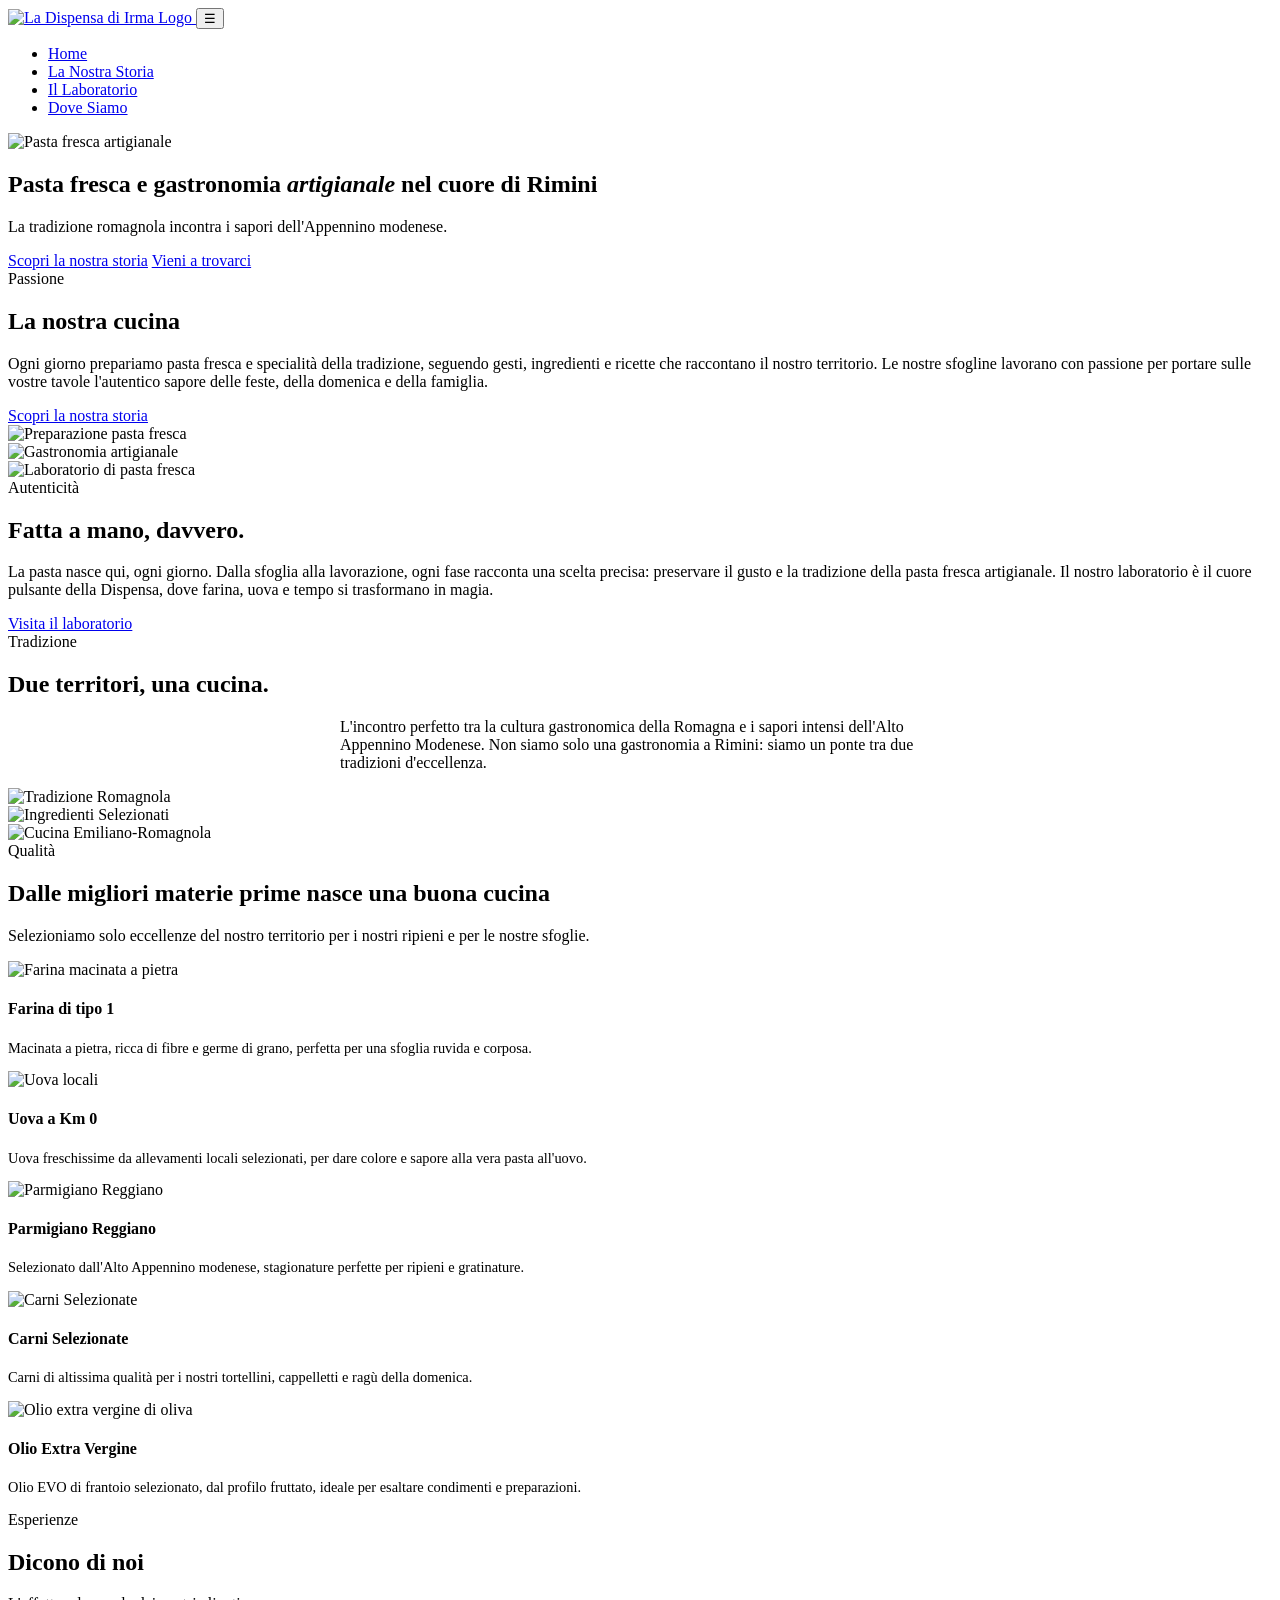
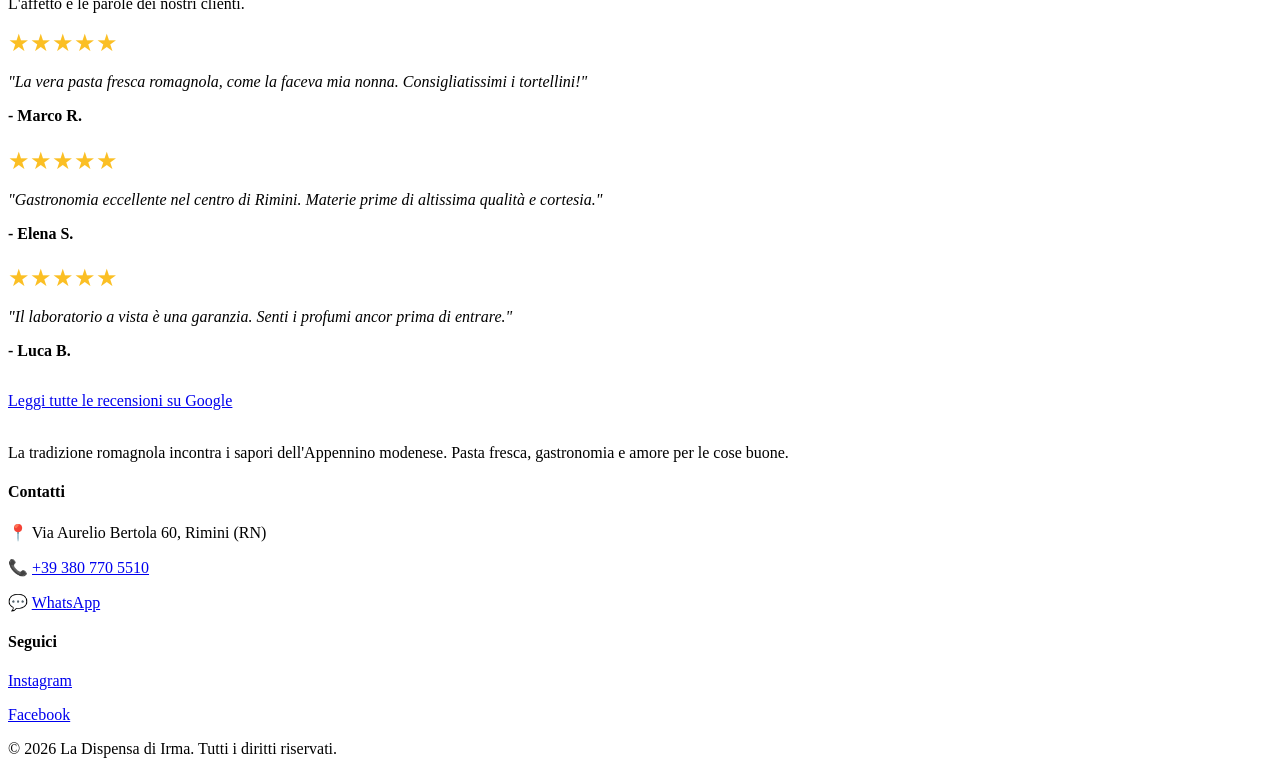
==== y/index.html @ 23fb599c "fix changes" ====
<!doctype html>
<html lang="it">
  <head>
    <meta charset="utf-8" />
    <meta
      name="viewport"
      content="width=device-width, initial-scale=1, shrink-to-fit=no"
    />

    <!-- SEO Meta Tags -->
    <title>La Dispensa di Irma | Pasta Fresca e Gastronomia a Rimini</title>
    <meta
      name="description"
      content="La Dispensa di Irma: pasta fresca artigianale e gastronomia nel cuore di Rimini. Scopri come la tradizione romagnola incontra i sapori dell'Appennino modenese."
    />
    <meta
      name="keywords"
      content="pasta fresca Rimini, gastronomia Rimini, pasta fresca artigianale Rimini, cucina romagnola Rimini"
    />

    <!-- Hreflang for internationalization -->
    <link
      rel="alternate"
      hreflang="it"
      href="https://www.ladispensadiirma.it/"
    />
    <link
      rel="alternate"
      hreflang="en"
      href="https://www.ladispensadiirma.it/en/"
    />
    <link rel="canonical" href="https://www.ladispensadiirma.it/" />

    <!-- Open Graph for Social -->
    <meta
      property="og:title"
      content="La Dispensa di Irma | Pasta Fresca a Rimini"
    />
    <meta
      property="og:description"
      content="Gastronomia artigianale nel centro storico di Rimini. La tradizione romagnola incontra l'Appennino."
    />
    <meta property="og:image" content="assets/images/Sfondo3.jpg" />
    <meta property="og:type" content="website" />

    <!-- CSS -->
    <link rel="stylesheet" href="assets/css/style.css" />

    <!-- LocalBusiness Schema.org JSON-LD -->
    <script type="application/ld+json">
      {
        "@context": "https://schema.org",
        "@type": "LocalBusiness",
        "name": "La Dispensa di Irma",
        "image": "assets/images/logo.png",
        "description": "Pasta fresca artigianale e gastronomia nel cuore di Rimini.",
        "@id": "https://www.ladispensadiirma.it",
        "url": "https://www.ladispensadiirma.it",
        "telephone": "+390000000000",
        "address": {
          "@type": "PostalAddress",
          "streetAddress": "Via Aurelio Bertola 60",
          "addressLocality": "Rimini",
          "postalCode": "47921",
          "addressCountry": "IT"
        }
      }
    </script>
  </head>

  <body>
    <!-- Header & Navigation -->
    <header>
      <div class="header-container">
        <a href="index.html" class="logo">
          <img src="assets/images/logo.png" alt="La Dispensa di Irma Logo" />
        </a>

        <button
          class="mobile-menu-btn"
          aria-label="Menu"
          onclick="
            document.getElementById('nav-menu').classList.toggle('active')
          "
        >
          ☰
        </button>

        <nav>
          <ul class="nav-links" id="nav-menu">
            <li><a href="index.html" class="active">Home</a></li>
            <li><a href="la-nostra-storia.html">La Nostra Storia</a></li>
            <li><a href="il-laboratorio.html">Il Laboratorio</a></li>
            <li><a href="dove-siamo.html">Dove Siamo</a></li>
          </ul>
        </nav>
      </div>
    </header>

    <!-- Hero Section -->
    <section class="hero">
      <img
        src="assets/images/Sfondo.jpg"
        alt="Pasta fresca artigianale"
        class="hero-bg"
        loading="lazy"
      />
      <div class="hero-content reveal">
        <h1>
          Pasta fresca e gastronomia <i>artigianale</i> nel cuore di Rimini
        </h1>
        <p>
          La tradizione romagnola incontra i sapori dell'Appennino modenese.
        </p>
        <div class="hero-btns">
          <a href="la-nostra-storia.html" class="btn"
            >Scopri la nostra storia</a
          >
          <a href="dove-siamo.html" class="btn btn-white">Vieni a trovarci</a>
        </div>
      </div>
    </section>

    <!-- La nostra cucina -->
    <section class="section">
      <div class="container grid-2">
        <div>
          <span class="accent-text">Passione</span>
          <h2 class="reveal active">La nostra cucina</h2>
          <p>
            Ogni giorno prepariamo pasta fresca e specialità della tradizione,
            seguendo gesti, ingredienti e ricette che raccontano il nostro
            territorio. Le nostre sfogline lavorano con passione per portare
            sulle vostre tavole l'autentico sapore delle feste, della domenica e
            della famiglia.
          </p>
          <a href="la-nostra-storia.html" class="btn"
            >Scopri la nostra storia</a
          >
        </div>

        <!-- Contenitore immagini affiancate/sfalsate senza sovrapposizione -->
        <div class="cucina-images reveal active">
          <div class="img-wrapper img-main">
            <img
              src="assets/images/tortellini.jpeg"
              alt="Preparazione pasta fresca"
              loading="lazy"
            />
          </div>
          <div class="img-wrapper img-secondary">
            <img
              src="assets/images/interno.jpg"
              alt="Gastronomia artigianale"
              loading="lazy"
            />
          </div>
        </div>
      </div>
    </section>

    <!-- Fatta a mano, davvero (Laboratorio) -->
    <section class="section section-alt">
      <div class="container grid-2">
        <div class="img-wrapper">
          <img
            src="assets/images/cappellacci.jpeg"
            alt="Laboratorio di pasta fresca"
            loading="lazy"
          />
        </div>
        <div>
          <span class="accent-text">Autenticità</span>
          <h2>Fatta a mano, davvero.</h2>
          <p>
            La pasta nasce qui, ogni giorno. Dalla sfoglia alla lavorazione,
            ogni fase racconta una scelta precisa: preservare il gusto e la
            tradizione della pasta fresca artigianale. Il nostro laboratorio è
            il cuore pulsante della Dispensa, dove farina, uova e tempo si
            trasformano in magia.
          </p>
          <a href="il-laboratorio.html" class="btn btn-outline"
            >Visita il laboratorio</a
          >
        </div>
      </div>
    </section>

    <!-- Due territori, una cucina -->
    <section class="section">
      <div class="container text-center mb-3">
        <span class="accent-text">Tradizione</span>
        <h2>Due territori, una cucina.</h2>
        <p style="max-width: 600px; margin-left: auto; margin-right: auto">
          L'incontro perfetto tra la cultura gastronomica della Romagna e i
          sapori intensi dell'Alto Appennino Modenese. Non siamo solo una
          gastronomia a Rimini: siamo un ponte tra due tradizioni d'eccellenza.
        </p>
      </div>
      <div class="container grid-3">
        <div class="img-wrapper">
          <img
            src="assets/images/cappelletto.jpeg"
            alt="Tradizione Romagnola"
            loading="lazy"
          />
        </div>
        <div class="img-wrapper">
          <img
            src="assets/images/quadratino.jpeg"
            alt="Ingredienti Selezionati"
            loading="lazy"
          />
        </div>
        <div class="img-wrapper">
          <img
            src="assets/images/lorda.jpeg"
            alt="Cucina Emiliano-Romagnola"
            loading="lazy"
          />
        </div>
      </div>
    </section>
    <!-- Materie Prime -->
    <section class="section section-alt">
      <div class="container text-center mb-3">
        <span class="accent-text">Qualità</span>
        <h2>Dalle migliori materie prime nasce una buona cucina</h2>
        <p>
          Selezioniamo solo eccellenze del nostro territorio per i nostri
          ripieni e per le nostre sfoglie.
        </p>
      </div>
      <div class="container grid-5-inline">
        <!-- Ingrediente 1 -->
        <div class="feature-card">
          <div class="img-wrapper mb-1">
            <img
              src="assets/images/farinatipo1.jpeg"
              alt="Farina macinata a pietra"
              loading="lazy"
            />
          </div>
          <h4>Farina di tipo 1</h4>
          <p style="font-size: 0.9rem">
            Macinata a pietra, ricca di fibre e germe di grano, perfetta per una
            sfoglia ruvida e corposa.
          </p>
        </div>
        <!-- Ingrediente 2 -->
        <div class="feature-card">
          <div class="img-wrapper mb-1">
            <img
              src="assets/images/uova.jpeg"
              alt="Uova locali"
              loading="lazy"
            />
          </div>
          <h4>Uova a Km 0</h4>
          <p style="font-size: 0.9rem">
            Uova freschissime da allevamenti locali selezionati, per dare colore
            e sapore alla vera pasta all'uovo.
          </p>
        </div>
        <!-- Ingrediente 3 -->
        <div class="feature-card">
          <div class="img-wrapper mb-1">
            <img
              src="assets/images/parmigiano.jpg"
              alt="Parmigiano Reggiano"
              loading="lazy"
            />
          </div>
          <h4>Parmigiano Reggiano</h4>
          <p style="font-size: 0.9rem">
            Selezionato dall'Alto Appennino modenese, stagionature perfette per
            ripieni e gratinature.
          </p>
        </div>
        <!-- Ingrediente 4 -->
        <div class="feature-card">
          <div class="img-wrapper mb-1">
            <img
              src="assets/images/carne.jpg"
              alt="Carni Selezionate"
              loading="lazy"
            />
          </div>
          <h4>Carni Selezionate</h4>
          <p style="font-size: 0.9rem">
            Carni di altissima qualità per i nostri tortellini, cappelletti e
            ragù della domenica.
          </p>
        </div>
        <!-- Ingrediente 5 -->
        <div class="feature-card">
          <div class="img-wrapper mb-1">
            <img
              src="assets/images/olio.jpeg"
              alt="Olio extra vergine di oliva"
              loading="lazy"
            />
          </div>
          <h4>Olio Extra Vergine</h4>
          <p style="font-size: 0.9rem">
            Olio EVO di frantoio selezionato, dal profilo fruttato, ideale per
            esaltare condimenti e preparazioni.
          </p>
        </div>
      </div>
    </section>

    <!-- Dicono di Noi (Recensioni) -->
    <section class="section">
      <div class="container text-center mb-3">
        <span class="accent-text">Esperienze</span>
        <h2>Dicono di noi</h2>
        <p>L'affetto e le parole dei nostri clienti.</p>
      </div>
      <div class="container grid-3">
        <div class="feature-card">
          <div style="color: #fbbf24; font-size: 1.5rem; margin-bottom: 10px">
            ★★★★★
          </div>
          <p>
            <em
              >"La vera pasta fresca romagnola, come la faceva mia nonna.
              Consigliatissimi i tortellini!"</em
            >
          </p>
          <h4 style="font-size: 1rem; margin-top: 15px">- Marco R.</h4>
        </div>
        <div class="feature-card">
          <div style="color: #fbbf24; font-size: 1.5rem; margin-bottom: 10px">
            ★★★★★
          </div>
          <p>
            <em
              >"Gastronomia eccellente nel centro di Rimini. Materie prime di
              altissima qualità e cortesia."</em
            >
          </p>
          <h4 style="font-size: 1rem; margin-top: 15px">- Elena S.</h4>
        </div>
        <div class="feature-card">
          <div style="color: #fbbf24; font-size: 1.5rem; margin-bottom: 10px">
            ★★★★★
          </div>
          <p>
            <em
              >"Il laboratorio a vista è una garanzia. Senti i profumi ancor
              prima di entrare."</em
            >
          </p>
          <h4 style="font-size: 1rem; margin-top: 15px">- Luca B.</h4>
        </div>
      </div>
      <div class="container text-center" style="margin-top: 2rem">
        <a
          href="https://www.google.com/search?sca_esv=cff6aeb69284a7c9&sxsrf=APpeQnu9qpn8IBXXmK2U5pBA6GK_yH-crA:1789206237172&q=la+dispensa+di+irma&si=APenkKm7iecQ4G6P-TsbSMFKIQtv3EFIqRAFw-i8uEbk55Z-_yLl3pSHXvYbTsp5UrJup0kxU-BdzYoH5bk99cB5xiL12-m5Eaf2cWCmQsiOPrelT5ABnxU%3D&uds=AJ5uw18zeF8z_P7IQbfeR8tV0KKTG1p4vleT5BAVg_jNriB5TE3vMkWl7nOOyn_77IzsFQQ5HINJTKIWXRZk0ZfjPoYk68yvAvZHO3sSz4J6MrzsKP6loCI&sa=X&ved=2ahUKEwie5MjR4OiWAxUX8LsIHTvYLnoQ3PALegQIHBAE&biw=1707&bih=811&dpr=1.13"
          target="_blank"
          class="btn btn-outline"
          >Leggi tutte le recensioni su Google</a
        >
      </div>
    </section>

    <!-- Footer -->
    <!-- Footer -->
    <footer>
      <div class="container grid-3">
        <div>
          <img
            src="assets/images/logo.png"
            alt="Logo"
            style="filter: brightness(0) invert(1); width: 180px"
            class="mb-1"
          />
          <p>
            La tradizione romagnola incontra i sapori dell'Appennino modenese.
            Pasta fresca, gastronomia e amore per le cose buone.
          </p>
        </div>
        <div>
          <h4>Contatti</h4>
          <p>📍 Via Aurelio Bertola 60, Rimini (RN)</p>
          <p>📞 <a href="tel:+393807705510">+39 380 770 5510</a></p>
          <p>💬 <a href="https://wa.me/3807705510">WhatsApp</a></p>
        </div>
        <div>
          <h4>Seguici</h4>
          <p>
            <a href="https://www.instagram.com/ladispensadiirma" target="_blank"
              >Instagram</a
            >
          </p>
          <p>
            <a href="https://www.facebook.com/ladispensadiirma" target="_blank"
              >Facebook</a
            >
          </p>
        </div>
      </div>
      <div class="footer-bottom">
        <p>&copy; 2026 La Dispensa di Irma. Tutti i diritti riservati.</p>
      </div>
    </footer>

    <script src="assets/js/main.js"></script>
  </body>
</html>
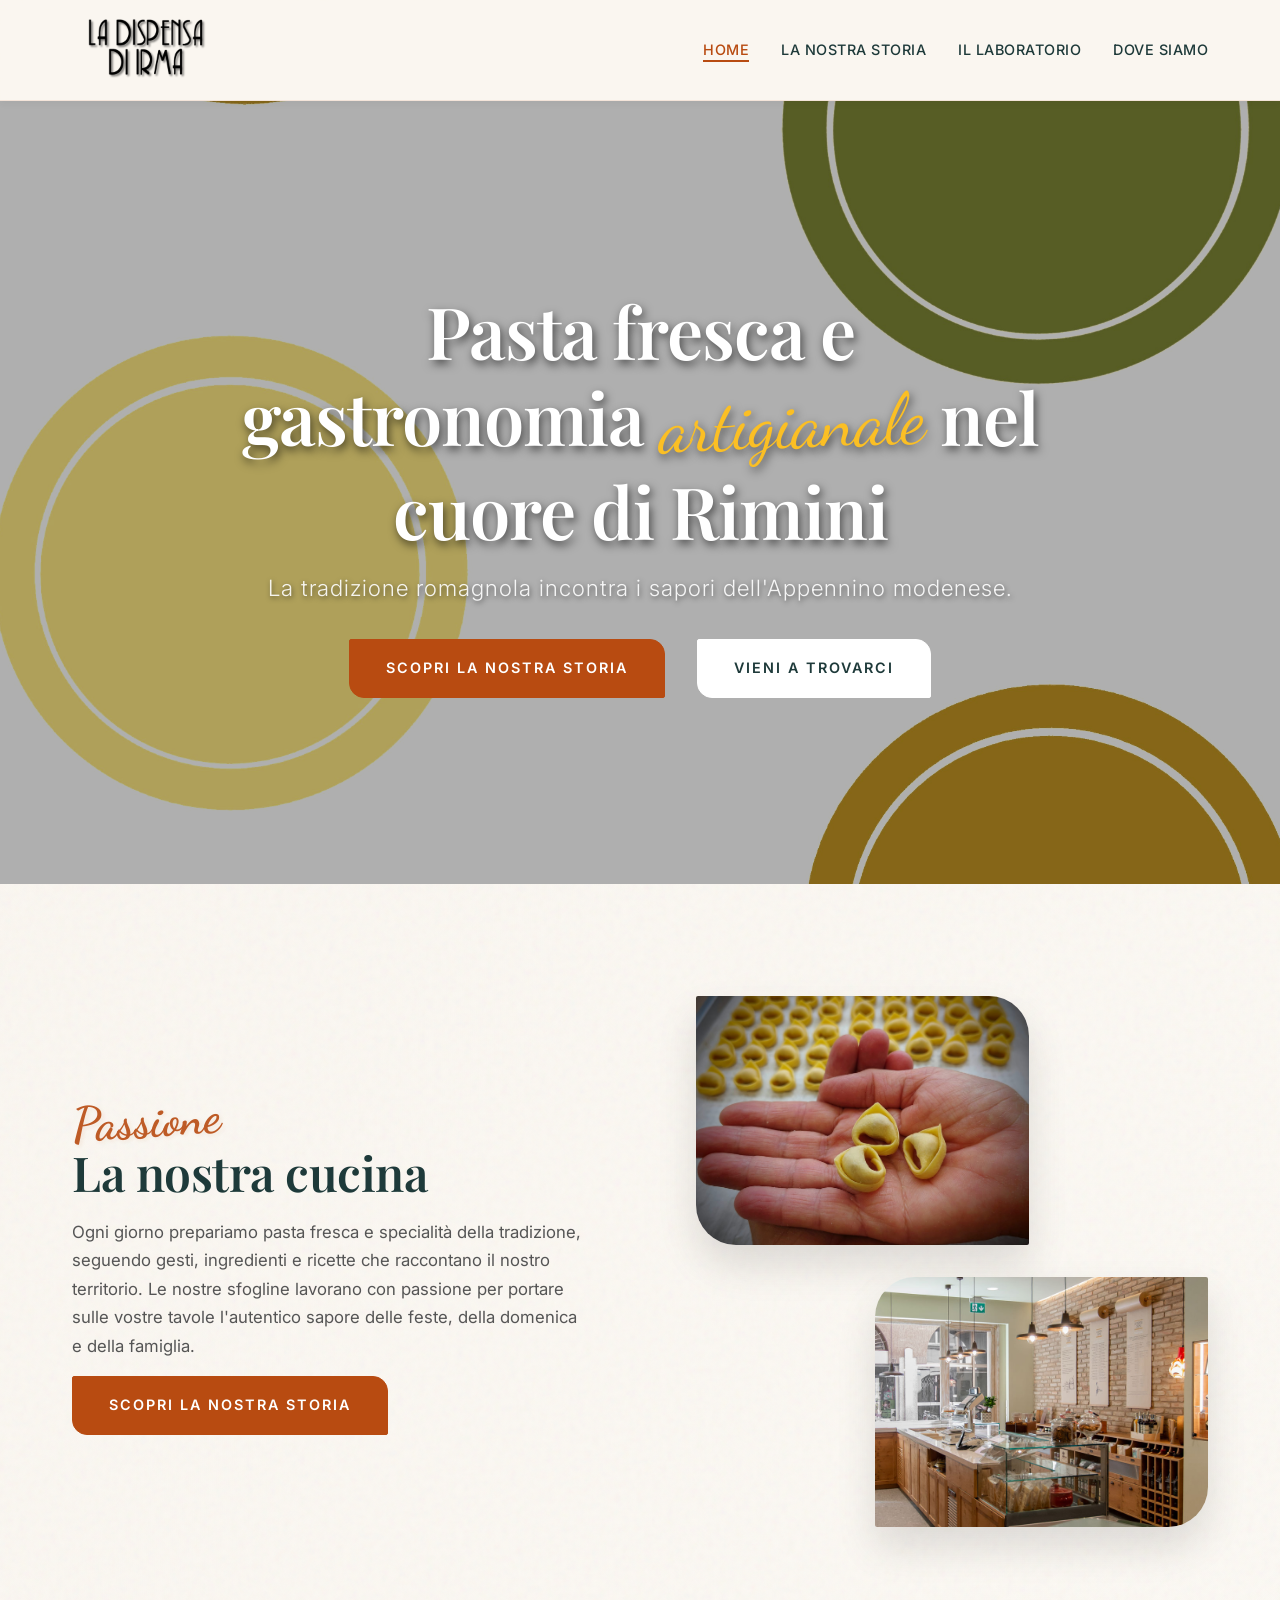
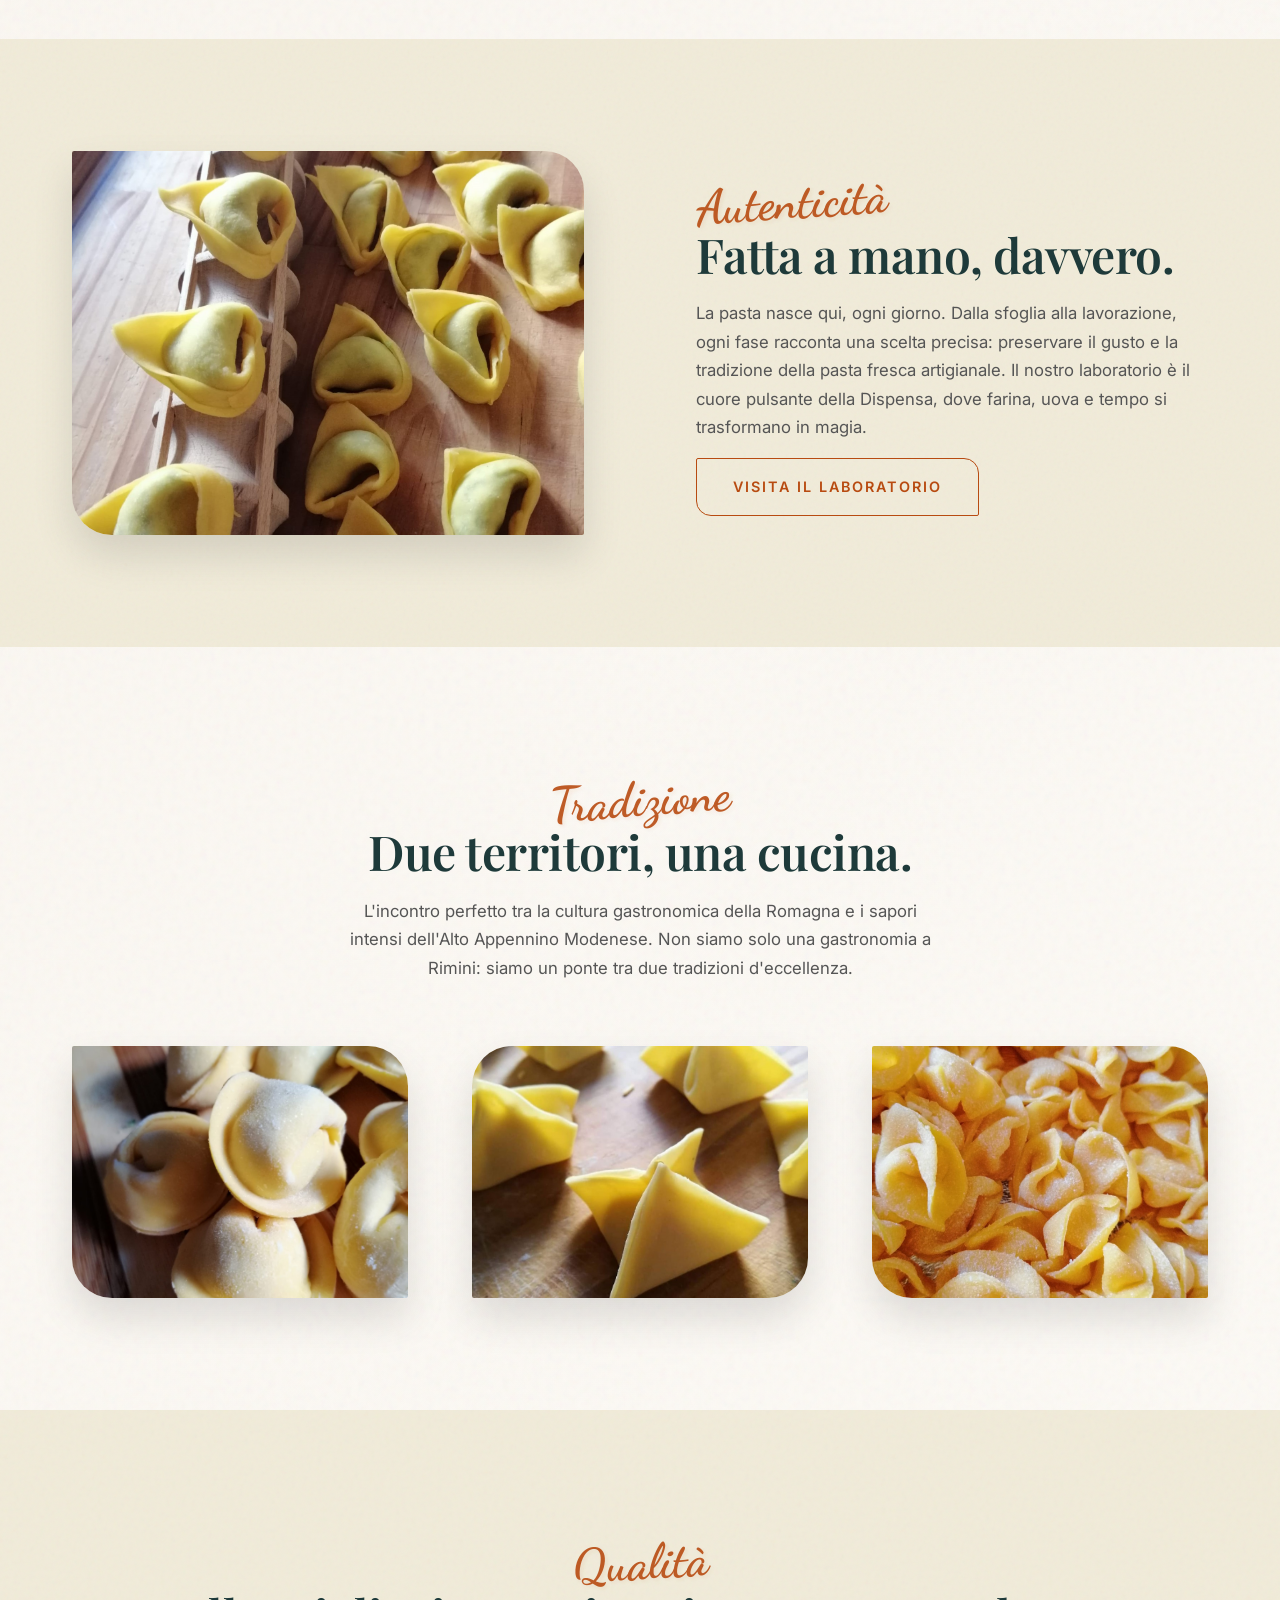
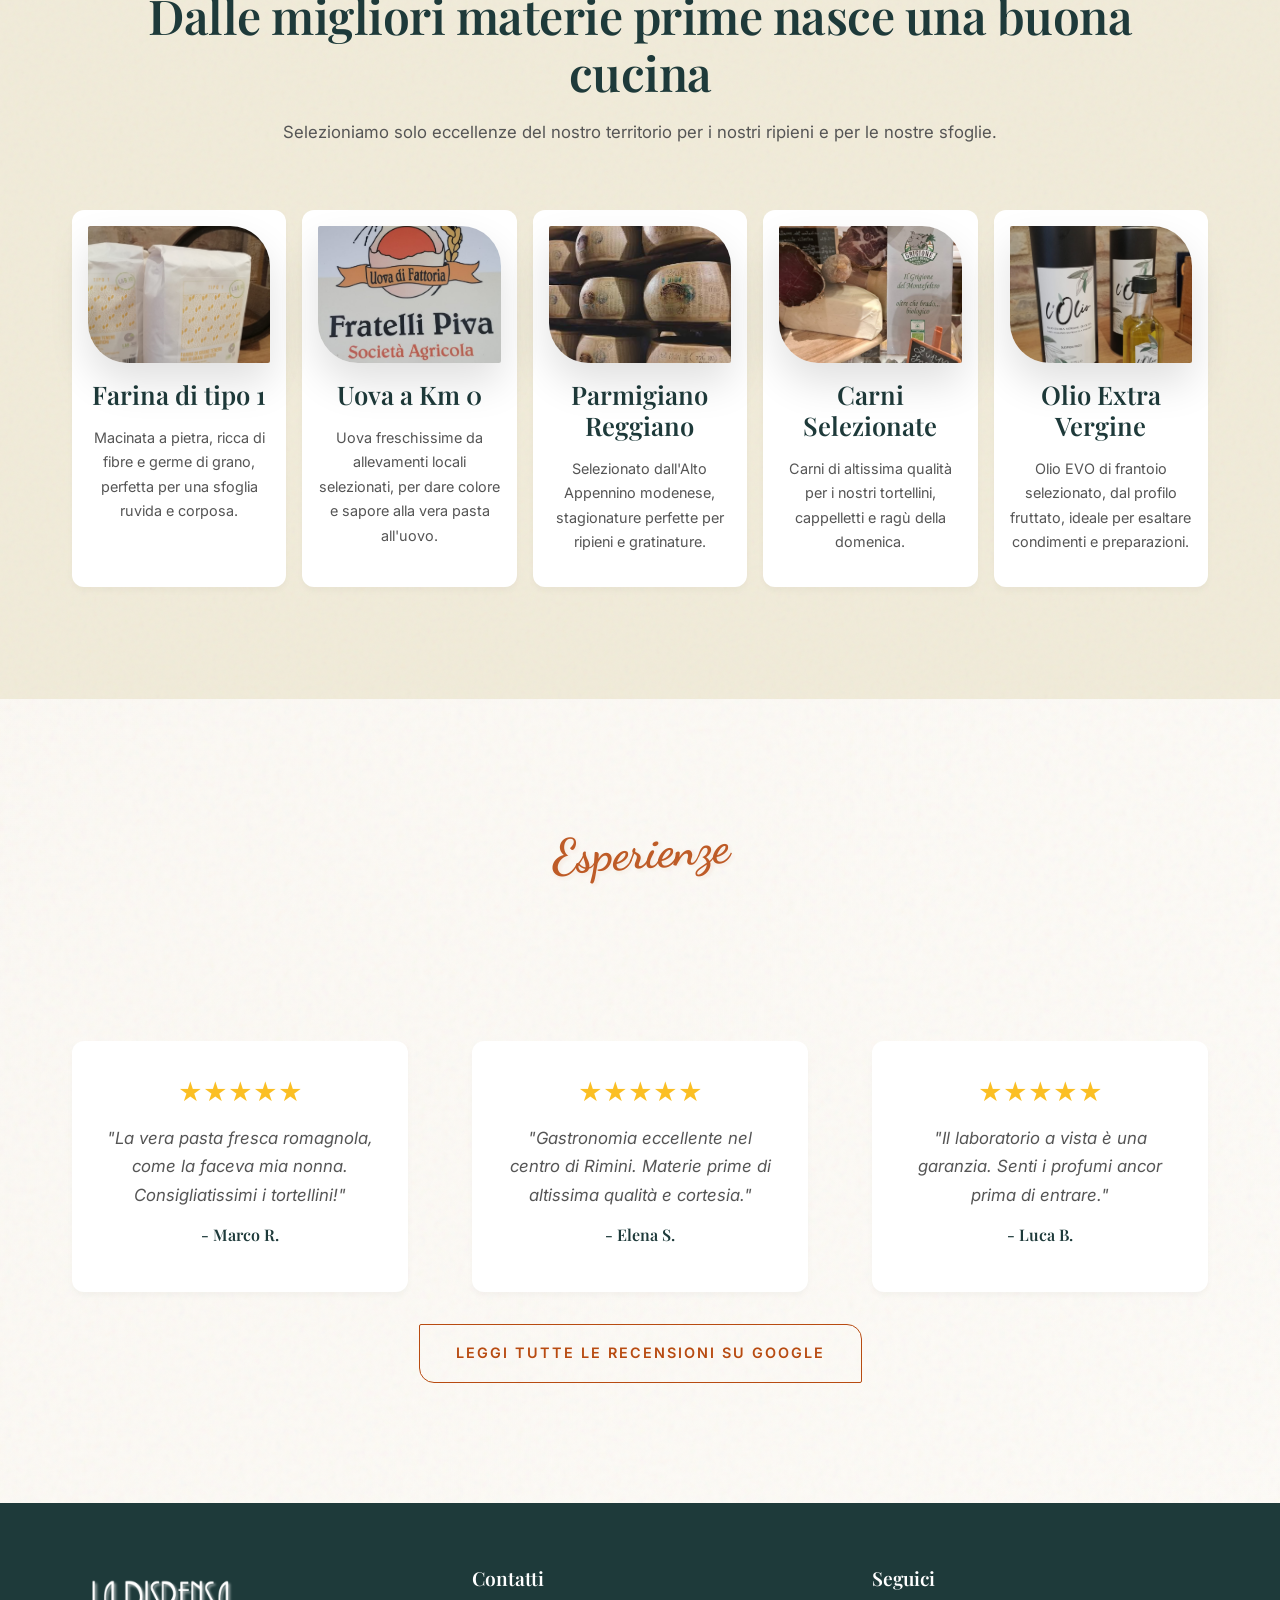
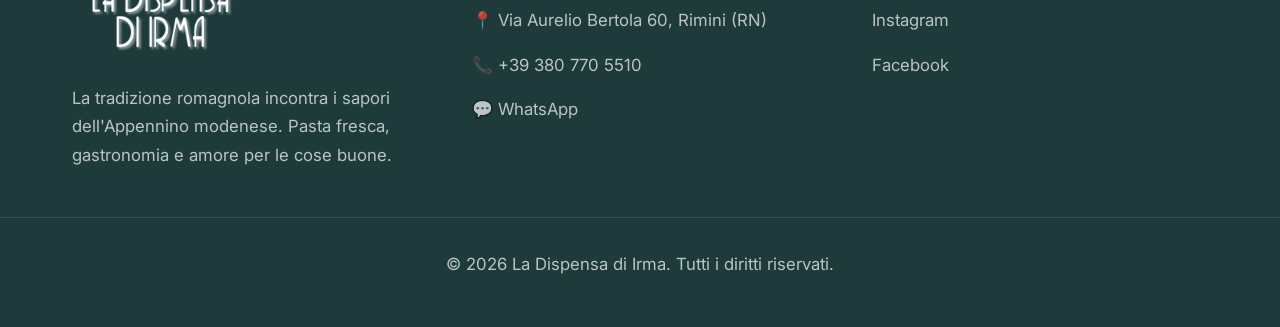
==== commit 550feaec: "fix assets imahe" ====
--- a/y/index.html
+++ b/y/index.html
@@ -40,11 +40,11 @@
       property="og:description"
       content="Gastronomia artigianale nel centro storico di Rimini. La tradizione romagnola incontra l'Appennino."
     />
-    <meta property="og:image" content="assets/images/Sfondo3.jpg" />
+    <meta property="og:image" content="images/Sfondo3.jpg" />
     <meta property="og:type" content="website" />
 
     <!-- CSS -->
-    <link rel="stylesheet" href="assets/css/style.css" />
+    <link rel="stylesheet" href="style.css" />
 
     <!-- LocalBusiness Schema.org JSON-LD -->
     <script type="application/ld+json">
@@ -52,7 +52,7 @@
         "@context": "https://schema.org",
         "@type": "LocalBusiness",
         "name": "La Dispensa di Irma",
-        "image": "assets/images/logo.png",
+        "image": "images/logo.png",
         "description": "Pasta fresca artigianale e gastronomia nel cuore di Rimini.",
         "@id": "https://www.ladispensadiirma.it",
         "url": "https://www.ladispensadiirma.it",
@@ -73,7 +73,7 @@
     <header>
       <div class="header-container">
         <a href="index.html" class="logo">
-          <img src="assets/images/logo.png" alt="La Dispensa di Irma Logo" />
+          <img src="images/logo.png" alt="La Dispensa di Irma Logo" />
         </a>
 
         <button
@@ -100,7 +100,7 @@
     <!-- Hero Section -->
     <section class="hero">
       <img
-        src="assets/images/Sfondo.jpg"
+        src="images/Sfondo.jpg"
         alt="Pasta fresca artigianale"
         class="hero-bg"
         loading="lazy"
@@ -143,14 +143,14 @@
         <div class="cucina-images reveal active">
           <div class="img-wrapper img-main">
             <img
-              src="assets/images/tortellini.jpeg"
+              src="images/tortellini.jpeg"
               alt="Preparazione pasta fresca"
               loading="lazy"
             />
           </div>
           <div class="img-wrapper img-secondary">
             <img
-              src="assets/images/interno.jpg"
+              src="images/interno.jpg"
               alt="Gastronomia artigianale"
               loading="lazy"
             />
@@ -164,7 +164,7 @@
       <div class="container grid-2">
         <div class="img-wrapper">
           <img
-            src="assets/images/cappellacci.jpeg"
+            src="images/cappellacci.jpeg"
             alt="Laboratorio di pasta fresca"
             loading="lazy"
           />
@@ -200,21 +200,21 @@
       <div class="container grid-3">
         <div class="img-wrapper">
           <img
-            src="assets/images/cappelletto.jpeg"
+            src="images/cappelletto.jpeg"
             alt="Tradizione Romagnola"
             loading="lazy"
           />
         </div>
         <div class="img-wrapper">
           <img
-            src="assets/images/quadratino.jpeg"
+            src="images/quadratino.jpeg"
             alt="Ingredienti Selezionati"
             loading="lazy"
           />
         </div>
         <div class="img-wrapper">
           <img
-            src="assets/images/lorda.jpeg"
+            src="images/lorda.jpeg"
             alt="Cucina Emiliano-Romagnola"
             loading="lazy"
           />
@@ -236,7 +236,7 @@
         <div class="feature-card">
           <div class="img-wrapper mb-1">
             <img
-              src="assets/images/farinatipo1.jpeg"
+              src="images/farinatipo1.jpeg"
               alt="Farina macinata a pietra"
               loading="lazy"
             />
@@ -250,11 +250,7 @@
         <!-- Ingrediente 2 -->
         <div class="feature-card">
           <div class="img-wrapper mb-1">
-            <img
-              src="assets/images/uova.jpeg"
-              alt="Uova locali"
-              loading="lazy"
-            />
+            <img src="images/uova.jpeg" alt="Uova locali" loading="lazy" />
           </div>
           <h4>Uova a Km 0</h4>
           <p style="font-size: 0.9rem">
@@ -266,7 +262,7 @@
         <div class="feature-card">
           <div class="img-wrapper mb-1">
             <img
-              src="assets/images/parmigiano.jpg"
+              src="images/parmigiano.jpg"
               alt="Parmigiano Reggiano"
               loading="lazy"
             />
@@ -281,7 +277,7 @@
         <div class="feature-card">
           <div class="img-wrapper mb-1">
             <img
-              src="assets/images/carne.jpg"
+              src="images/carne.jpg"
               alt="Carni Selezionate"
               loading="lazy"
             />
@@ -296,7 +292,7 @@
         <div class="feature-card">
           <div class="img-wrapper mb-1">
             <img
-              src="assets/images/olio.jpeg"
+              src="images/olio.jpeg"
               alt="Olio extra vergine di oliva"
               loading="lazy"
             />
@@ -371,7 +367,7 @@
       <div class="container grid-3">
         <div>
           <img
-            src="assets/images/logo.png"
+            src="images/logo.png"
             alt="Logo"
             style="filter: brightness(0) invert(1); width: 180px"
             class="mb-1"
@@ -406,6 +402,6 @@
       </div>
     </footer>
 
-    <script src="assets/js/main.js"></script>
+    <script src="main.js"></script>
   </body>
 </html>
--- a/y/style.css
+++ b/y/style.css
@@ -0,0 +1,897 @@
+@import url("https://fonts.googleapis.com/css2?family=Inter:wght@300;400;500;600&family=Playfair+Display:ital,wght@0,400;0,600;0,700;1,400;1,600&family=Dancing+Script:wght@500;700&display=swap");
+
+:root {
+  /* Colors */
+  --color-primary: #b84b11;
+  /* Deeper Terracotta */
+  --color-primary-dark: #8c360a;
+  --color-bg: #faf6f0;
+  /* Warmer, slightly aged paper color */
+  --color-bg-alt: #f1ebd9;
+  /* Richer beige for alternate sections */
+  --color-text: #2c2c2c;
+  --color-text-light: #555555;
+  --color-accent: #1e3a3a;
+  /* Deeper Dark Slate Green */
+  --color-white: #ffffff;
+  --color-border: #dcd0c0;
+
+  /* Typography */
+  --font-heading: "Playfair Display", serif;
+  --font-body: "Inter", sans-serif;
+  --font-accent: "Dancing Script", cursive;
+  /* Artistic script font */
+
+  /* Spacing */
+  --spacing-xs: 0.5rem;
+  --spacing-sm: 1rem;
+  --spacing-md: 2rem;
+  --spacing-lg: 4rem;
+  --spacing-xl: 7rem;
+
+  /* Shadows & organic shapes */
+  --shadow-sm: 0 4px 6px rgba(0, 0, 0, 0.03);
+  --shadow-md: 0 10px 30px rgba(0, 0, 0, 0.08);
+  --shadow-lg: 0 20px 40px rgba(0, 0, 0, 0.12);
+  --radius-organic: 2px 40px 2px 40px;
+}
+
+* {
+  margin: 0;
+  padding: 0;
+  box-sizing: border-box;
+}
+
+html {
+  font-size: 16px;
+  scroll-behavior: smooth;
+}
+
+/* Evita scroll orizzontale indesiderato causato da elementi ruotati/ombre */
+html,
+body {
+  overflow-x: hidden;
+  max-width: 100%;
+}
+
+body {
+  font-family: var(--font-body);
+  color: var(--color-text);
+  background-color: var(--color-bg);
+  /* Subtle texture gradient + noise */
+  background-image:
+    url("data:image/svg+xml,%3Csvg viewBox='0 0 200 200' xmlns='http://www.w3.org/2000/svg'%3E%3Cfilter id='noiseFilter'%3E%3CfeTurbulence type='fractalNoise' baseFrequency='0.85' numOctaves='3' stitchTiles='stitch'/%3E%3C/filter%3E%3Crect width='100%25' height='100%25' filter='url(%23noiseFilter)' opacity='0.05'/%3E%3C/svg%3E"),
+    linear-gradient(120deg, #faf6f0 0%, #fdfbf7 100%);
+  line-height: 1.7;
+  -webkit-font-smoothing: antialiased;
+  word-wrap: break-word;
+  overflow-wrap: break-word;
+}
+
+h1,
+h2,
+h3,
+h4,
+h5,
+h6 {
+  font-family: var(--font-heading);
+  color: var(--color-accent);
+  margin-bottom: var(--spacing-sm);
+  font-weight: 600;
+  line-height: 1.2;
+}
+
+/* Dimensioni fluide: si adattano da sole tra mobile e desktop,
+   senza bisogno di ripetere override in ogni media query */
+h1 {
+  font-size: clamp(2rem, 5vw + 1rem, 3.8rem);
+  letter-spacing: -1px;
+}
+
+h2 {
+  font-size: clamp(1.7rem, 4vw + 0.8rem, 3rem);
+  letter-spacing: -0.5px;
+  position: relative;
+}
+
+h3 {
+  font-size: clamp(1.4rem, 2.5vw + 0.8rem, 2.2rem);
+}
+
+h4 {
+  font-size: clamp(1.2rem, 1.5vw + 0.8rem, 1.6rem);
+}
+
+p {
+  margin-bottom: var(--spacing-sm);
+  color: var(--color-text-light);
+  font-size: 1.05rem;
+}
+
+a {
+  color: var(--color-primary);
+  text-decoration: none;
+  transition: color 0.3s ease;
+}
+
+a:hover {
+  color: var(--color-primary-dark);
+}
+
+/* Stato di focus visibile per navigazione da tastiera */
+a:focus-visible,
+button:focus-visible,
+.btn:focus-visible {
+  outline: 3px solid var(--color-primary);
+  outline-offset: 3px;
+  border-radius: 2px;
+}
+
+img {
+  max-width: 100%;
+  height: auto;
+  display: block;
+}
+
+.container {
+  max-width: 1200px;
+  margin: 0 auto;
+  padding: 0 var(--spacing-md);
+}
+
+.section {
+  padding: var(--spacing-xl) 0;
+  position: relative;
+}
+
+.section-alt {
+  background-color: var(--color-bg-alt);
+  /* Adding the same noise to the alt section */
+  background-image: url("data:image/svg+xml,%3Csvg viewBox='0 0 200 200' xmlns='http://www.w3.org/2000/svg'%3E%3Cfilter id='noiseFilter'%3E%3CfeTurbulence type='fractalNoise' baseFrequency='0.85' numOctaves='3' stitchTiles='stitch'/%3E%3C/filter%3E%3Crect width='100%25' height='100%25' filter='url(%23noiseFilter)' opacity='0.05'/%3E%3C/svg%3E");
+}
+
+.text-center {
+  text-align: center;
+}
+
+.mb-1 {
+  margin-bottom: var(--spacing-sm);
+}
+
+.mb-2 {
+  margin-bottom: var(--spacing-md);
+}
+
+.mb-3 {
+  margin-bottom: var(--spacing-lg);
+}
+
+.mx-auto {
+  margin-left: auto;
+  margin-right: auto;
+}
+
+/* Artistic Accents */
+.accent-text {
+  font-family: var(--font-accent);
+  color: var(--color-primary);
+  font-size: clamp(1.8rem, 4vw + 0.5rem, 3em);
+  font-weight: 700;
+  display: inline-block;
+  margin-bottom: -25px;
+  position: relative;
+  z-index: 1;
+  transform: rotate(-4deg);
+  opacity: 0.9;
+  text-shadow: 2px 2px 4px rgba(184, 75, 17, 0.1);
+}
+
+/* Buttons */
+.btn {
+  display: inline-block;
+  padding: 16px 36px;
+  background-color: var(--color-primary);
+  color: var(--color-white);
+  font-family: var(--font-body);
+  font-weight: 600;
+  text-transform: uppercase;
+  letter-spacing: 2px;
+  font-size: 0.9rem;
+  border-radius: 2px 15px 2px 15px;
+  /* Organic button */
+  border: 1px solid var(--color-primary);
+  transition: all 0.4s cubic-bezier(0.25, 1, 0.5, 1);
+  cursor: pointer;
+  position: relative;
+  overflow: hidden;
+  text-align: center;
+}
+
+.btn::after {
+  content: "";
+  position: absolute;
+  top: 0;
+  left: -100%;
+  width: 100%;
+  height: 100%;
+  background: rgba(255, 255, 255, 0.15);
+  transition: all 0.4s ease;
+}
+
+.btn:hover::after {
+  left: 0;
+}
+
+.btn:hover {
+  background-color: var(--color-primary-dark);
+  border-color: var(--color-primary-dark);
+  color: var(--color-white);
+  transform: translateY(-3px) scale(1.02);
+  border-radius: 15px 2px 15px 2px;
+  /* Flips on hover */
+  box-shadow: 0 8px 20px rgba(184, 75, 17, 0.4);
+}
+
+.btn-outline {
+  background-color: transparent;
+  color: var(--color-primary);
+}
+
+.btn-outline:hover {
+  background-color: var(--color-primary);
+  color: var(--color-white);
+}
+
+/* Header & Navigation */
+header {
+  background-color: rgba(250, 246, 240, 0.95);
+  backdrop-filter: blur(12px);
+  -webkit-backdrop-filter: blur(12px);
+  box-shadow: var(--shadow-sm);
+  position: sticky;
+  top: 0;
+  z-index: 1000;
+  border-bottom: 1px solid rgba(184, 75, 17, 0.1);
+  padding: 0.5rem 0;
+  /* Reduced padding for compact nav */
+}
+
+.header-container {
+  display: flex;
+  justify-content: space-between;
+  align-items: center;
+  gap: var(--spacing-sm);
+  padding: 0 var(--spacing-md);
+  max-width: 1200px;
+  margin: 0 auto;
+  position: relative;
+}
+
+.logo {
+  margin-bottom: 0;
+  flex-shrink: 0;
+}
+
+.logo img {
+  width: 150px;
+  height: auto;
+  display: block;
+  transition: transform 0.3s ease;
+}
+
+.logo:hover img {
+  transform: scale(1.05);
+}
+
+.nav-links {
+  display: flex;
+  list-style: none;
+  gap: var(--spacing-md);
+  /* Reduced gap */
+  justify-content: flex-end;
+  width: auto;
+}
+
+.nav-links a {
+  color: var(--color-accent);
+  font-family: var(--font-body);
+  font-style: normal;
+  font-weight: 500;
+  font-size: 0.9rem;
+  /* Slightly smaller text */
+  letter-spacing: 0.5px;
+  text-transform: uppercase;
+  position: relative;
+  padding-bottom: 4px;
+}
+
+.nav-links a::after {
+  content: "";
+  position: absolute;
+  bottom: 0;
+  left: 0;
+  width: 0;
+  height: 2px;
+  background-color: var(--color-primary);
+  transition: width 0.3s ease;
+}
+
+.nav-links a:hover,
+.nav-links a.active {
+  color: var(--color-primary);
+}
+
+.nav-links a:hover::after,
+.nav-links a.active::after {
+  width: 100%;
+}
+
+/* Il bottone hamburger fa parte del flusso flex dell'header:
+   niente più posizionamento assoluto con coordinate fisse,
+   così non si sovrappone mai al logo su schermi stretti. */
+.mobile-menu-btn {
+  display: none;
+  align-items: center;
+  justify-content: center;
+  background: none;
+  border: none;
+  font-size: 1.5rem;
+  line-height: 1;
+  cursor: pointer;
+  color: var(--color-accent);
+  width: 44px;
+  height: 44px;
+  border-radius: 8px;
+  flex-shrink: 0;
+  transition: background-color 0.3s ease;
+}
+
+.mobile-menu-btn:hover,
+.mobile-menu-btn:focus-visible {
+  background-color: rgba(184, 75, 17, 0.08);
+}
+
+/* Hero Section */
+.hero {
+  position: relative;
+  min-height: 87vh;
+  min-height: 87dvh;
+  display: flex;
+  align-items: center;
+  justify-content: center;
+  text-align: center;
+  overflow: hidden;
+  background-color: #1a1a1a;
+}
+
+.hero-bg {
+  position: absolute;
+  top: 0;
+  left: 0;
+  width: 100%;
+  height: 100%;
+  object-fit: cover;
+  opacity: 0.65;
+  filter: sepia(0.2) contrast(1.1);
+  transform: scale(1.05);
+  animation: slowPan 20s linear infinite alternate;
+}
+
+@keyframes slowPan {
+  from {
+    transform: scale(1.05) translate(0, 0);
+  }
+
+  to {
+    transform: scale(1.1) translate(-2%, 2%);
+  }
+}
+
+.hero-content {
+  position: relative;
+  z-index: 1;
+  max-width: 900px;
+  padding: var(--spacing-md);
+}
+
+.hero h1 {
+  color: var(--color-white);
+  /* Fluida: niente più bisogno di override nelle media query */
+  font-size: clamp(2.1rem, 5vw + 1.5rem, 4.5rem);
+  margin-bottom: var(--spacing-sm);
+  text-shadow: 2px 4px 10px rgba(0, 0, 0, 0.6);
+}
+
+.hero h1 i {
+  font-family: var(--font-accent);
+  font-style: normal;
+  color: #fbbf24;
+  font-weight: normal;
+  display: inline-block;
+  transform: rotate(-2deg);
+}
+
+.hero p {
+  color: rgba(255, 255, 255, 0.9);
+  font-size: clamp(1rem, 1.5vw + 0.7rem, 1.4rem);
+  margin-bottom: var(--spacing-md);
+  font-weight: 300;
+  text-shadow: 1px 2px 5px rgba(0, 0, 0, 0.5);
+  letter-spacing: 1px;
+}
+
+.hero-btns {
+  display: flex;
+  gap: var(--spacing-md);
+  justify-content: center;
+  flex-wrap: wrap;
+}
+
+.btn-white {
+  background-color: var(--color-white);
+  color: var(--color-accent);
+  border-color: var(--color-white);
+}
+
+.btn-white:hover {
+  background-color: var(--color-bg-alt);
+  border-color: var(--color-bg-alt);
+  color: var(--color-accent);
+}
+
+/* Grid Layouts */
+.grid-2 {
+  display: grid;
+  grid-template-columns: 1fr 1fr;
+  gap: var(--spacing-xl);
+  align-items: center;
+}
+
+.grid-3 {
+  display: grid;
+  grid-template-columns: repeat(3, 1fr);
+  gap: var(--spacing-lg);
+}
+
+.grid-4 {
+  display: grid;
+  grid-template-columns: repeat(4, 1fr);
+  gap: var(--spacing-md);
+}
+
+/* Images */
+.img-wrapper {
+  border-radius: var(--radius-organic);
+  overflow: hidden;
+  box-shadow: var(--shadow-lg);
+  position: relative;
+  /* Fixed aspect ratio to prevent stretching */
+  aspect-ratio: 4 / 3;
+  transform: rotate(-1deg);
+  transition:
+    transform 0.6s cubic-bezier(0.25, 1, 0.5, 1),
+    box-shadow 0.6s ease;
+}
+
+.img-wrapper:nth-child(even) {
+  transform: rotate(1deg);
+  border-radius: 40px 2px 40px 2px;
+}
+
+.img-wrapper img {
+  width: 100%;
+  height: 100%;
+  object-fit: cover;
+  transition: transform 0.6s cubic-bezier(0.25, 1, 0.5, 1);
+}
+
+.img-wrapper:hover {
+  transform: rotate(0deg) translateY(-5px);
+  box-shadow: 0 25px 50px rgba(0, 0, 0, 0.15);
+}
+
+.img-wrapper:hover img {
+  transform: scale(1.08);
+}
+
+/* Feature Cards (Perché noi) */
+.feature-card {
+  text-align: center;
+  padding: var(--spacing-md);
+  background: var(--color-white);
+  border-radius: 12px;
+  box-shadow: var(--shadow-sm);
+  height: 100%;
+  transition:
+    transform 0.4s ease,
+    box-shadow 0.4s ease;
+}
+
+.feature-card:hover {
+  transform: translateY(-8px);
+  box-shadow: var(--shadow-lg);
+}
+
+.feature-icon {
+  font-size: 2.5rem;
+  color: var(--color-primary);
+  margin-bottom: var(--spacing-sm);
+  transition: transform 0.4s ease;
+}
+
+.feature-card:hover .feature-icon {
+  transform: scale(1.1);
+}
+
+/* Animations */
+.reveal {
+  opacity: 0;
+  transform: translateY(40px);
+  transition: all 0.8s cubic-bezier(0.25, 1, 0.5, 1);
+}
+
+.reveal.active {
+  opacity: 1;
+  transform: translateY(0);
+}
+
+/* Staggered reveals for grid items */
+.grid-2 > .reveal:nth-child(2) {
+  transition-delay: 0.1s;
+}
+
+.grid-3 > .reveal:nth-child(2) {
+  transition-delay: 0.1s;
+}
+
+.grid-3 > .reveal:nth-child(3) {
+  transition-delay: 0.2s;
+}
+
+.grid-4 > .reveal:nth-child(2) {
+  transition-delay: 0.1s;
+}
+
+.grid-4 > .reveal:nth-child(3) {
+  transition-delay: 0.2s;
+}
+
+.grid-4 > .reveal:nth-child(4) {
+  transition-delay: 0.3s;
+}
+
+/* Chi preferisce meno animazioni non deve vederle */
+@media (prefers-reduced-motion: reduce) {
+  *,
+  *::before,
+  *::after {
+    animation-duration: 0.001ms !important;
+    animation-iteration-count: 1 !important;
+    transition-duration: 0.001ms !important;
+    scroll-behavior: auto !important;
+  }
+
+  .hero-bg {
+    animation: none;
+  }
+}
+
+/* Footer */
+footer {
+  background-color: var(--color-accent);
+  color: var(--color-white);
+  padding: var(--spacing-lg) 0 var(--spacing-md);
+}
+
+.footer-logo {
+  width: 180px;
+  filter: brightness(0) invert(1);
+}
+
+footer h4 {
+  color: var(--color-white);
+  font-size: 1.2rem;
+  margin-bottom: var(--spacing-sm);
+}
+
+footer p,
+footer a {
+  color: rgba(255, 255, 255, 0.7);
+}
+
+footer a:hover {
+  color: var(--color-primary);
+}
+
+.footer-bottom {
+  text-align: center;
+  padding-top: var(--spacing-md);
+  margin-top: var(--spacing-md);
+  border-top: 1px solid rgba(255, 255, 255, 0.1);
+  font-size: 0.9rem;
+}
+
+/* Mobile sticky CTA */
+.mobile-cta {
+  display: none;
+  position: fixed;
+  bottom: 0;
+  left: 0;
+  width: 100%;
+  background-color: var(--color-white);
+  box-shadow: 0 -2px 10px rgba(0, 0, 0, 0.1);
+  z-index: 1000;
+  justify-content: space-around;
+  padding: 10px 10px calc(10px + env(safe-area-inset-bottom));
+}
+
+.mobile-cta a {
+  display: flex;
+  flex-direction: column;
+  align-items: center;
+  justify-content: center;
+  font-size: 0.75rem;
+  color: var(--color-accent);
+  font-weight: 500;
+  min-height: 44px;
+  flex: 1;
+}
+
+.mobile-cta a i {
+  font-size: 1.2rem;
+  margin-bottom: 2px;
+  color: var(--color-primary);
+}
+
+/* Layout con immagini separate e ben distanziate */
+.cucina-images {
+  display: flex;
+  flex-direction: column;
+  gap: var(--spacing-md);
+  /* Distanza pulita e naturale tra le foto */
+  width: 100%;
+}
+
+/* Prima immagine: spostata a sinistra */
+.cucina-images .img-main {
+  width: 65%;
+  align-self: flex-start;
+}
+
+/* Seconda immagine: spostata a destra, senza margini negativi per evitare che si tocchino */
+.cucina-images .img-secondary {
+  width: 65%;
+  align-self: flex-end;
+}
+
+.grid-5-inline {
+  display: grid;
+  grid-template-columns: repeat(5, 1fr);
+  gap: var(--spacing-sm);
+  /* Riduciamo leggermente lo spazio tra di loro per guadagnare larghezza */
+}
+
+/* Compattiamo un attimo i margini interni delle card per far respirare le immagini */
+.grid-5-inline .feature-card {
+  padding: var(--spacing-sm);
+}
+
+/* Layout Mosaico pulito e bilanciato */
+.mosaic {
+  display: grid;
+  grid-template-columns: 2fr 1fr;
+  grid-template-rows: repeat(2, 220px);
+  gap: var(--spacing-sm);
+  max-width: 900px;
+  margin: 0 auto;
+}
+
+/* L'immagine grande prende due righe in altezza sulla sinistra */
+.mosaic .m-large {
+  grid-row: span 2;
+  aspect-ratio: auto;
+  /* Lascia che sia la griglia a dettare l'altezza */
+  height: 100%;
+}
+
+/* Le altre due immagini si dispongono a destra una sopra l'altra */
+.mosaic .img-wrapper:not(.m-large) {
+  aspect-ratio: auto;
+  height: 100%;
+}
+
+/* ============================= */
+/* RESPONSIVE                    */
+/* ============================= */
+
+/* Tablet */
+@media (max-width: 992px) {
+  .grid-5-inline {
+    grid-template-columns: repeat(3, 1fr);
+    gap: var(--spacing-md);
+  }
+
+  .hero {
+    min-height: 70vh;
+    min-height: 70dvh;
+  }
+
+  .grid-2 {
+    gap: var(--spacing-lg);
+  }
+}
+
+/* Aggiunge spazio e stacca la mappa dal testo nella sezione contatti */
+.section .grid-2 {
+  gap: var(--spacing-xl);
+  /* Aumenta lo spazio orizzontale tra le due colonne */
+}
+
+/* Assicura che il contenitore della mappa abbia un padding o un leggero distacco visivo se necessario */
+.section .grid-2 > .img-wrapper {
+  margin-left: auto;
+  width: 100%;
+}
+
+/* Mobile */
+@media (max-width: 768px) {
+  .mosaic {
+    grid-template-columns: 1fr;
+    grid-template-rows: auto;
+  }
+
+  .mosaic .m-large {
+    grid-row: span 1;
+    aspect-ratio: 4 / 3;
+  }
+
+  .mosaic .img-wrapper {
+    aspect-ratio: 4 / 3;
+  }
+
+  .nav-links {
+    display: none;
+    flex-direction: column;
+    align-items: flex-start;
+    gap: var(--spacing-sm);
+    position: absolute;
+    top: calc(100% + 1px);
+    left: 0;
+    width: 100%;
+    background-color: var(--color-white);
+    padding: var(--spacing-md);
+    box-shadow: var(--shadow-md);
+  }
+
+  .nav-links.active {
+    display: flex;
+  }
+
+  .nav-links a {
+    display: block;
+    width: 100%;
+    padding: 0.75rem 0;
+    font-size: 1rem;
+  }
+
+  .mobile-menu-btn {
+    display: flex;
+    margin-left: auto;
+  }
+
+  .header-container {
+    padding: 0.25rem var(--spacing-md);
+  }
+
+  .logo img {
+    width: 150px;
+    margin: 0;
+  }
+
+  .grid-2,
+  .grid-3 {
+    grid-template-columns: 1fr;
+    gap: var(--spacing-md);
+  }
+
+  /* Logo del footer centrato e più piccolo su mobile.
+     !important necessario per vincere lo style inline "width: 180px"
+     presente direttamente nell'HTML delle pagine. */
+  footer .grid-3 > div:first-child > img:first-child,
+  footer .footer-logo {
+    width: 110px !important;
+    margin: 0 auto var(--spacing-sm) !important;
+  }
+
+  footer .grid-3 > div:first-child {
+    text-align: center;
+  }
+
+  .grid-4 {
+    gap: var(--spacing-sm);
+  }
+
+  .hero-btns {
+    flex-direction: column;
+    width: 100%;
+    max-width: 320px;
+    margin: 0 auto;
+  }
+
+  .hero-btns .btn {
+    width: 100%;
+  }
+
+  .section {
+    padding: var(--spacing-lg) 0;
+  }
+
+  .container {
+    padding: 0 var(--spacing-sm);
+  }
+
+  .accent-text {
+    margin-bottom: -14px;
+  }
+
+  /* Le immagini ruotate su schermi stretti possono causare micro
+     scroll orizzontale: le raddrizziamo per una resa più pulita */
+  .img-wrapper,
+  .img-wrapper:nth-child(even) {
+    transform: rotate(0deg);
+  }
+
+  .img-wrapper:hover {
+    transform: translateY(-4px);
+  }
+
+  /* Show sticky mobile CTA */
+  .mobile-cta {
+    display: flex;
+  }
+
+  .cucina-images {
+    gap: var(--spacing-sm);
+  }
+
+  .cucina-images .img-main,
+  .cucina-images .img-secondary {
+    width: 100%;
+    align-self: stretch;
+  }
+
+  .grid-5-inline {
+    grid-template-columns: 1fr;
+  }
+
+  /* Prevent footer from hiding behind sticky CTA */
+}
+
+/* Small phones */
+@media (max-width: 480px) {
+  .grid-4 {
+    grid-template-columns: 1fr;
+  }
+
+  .logo img {
+    width: 130px;
+  }
+
+  .btn {
+    padding: 14px 28px;
+    font-size: 0.85rem;
+    letter-spacing: 1px;
+  }
+
+  .hero-content {
+    padding: var(--spacing-sm);
+  }
+
+  footer {
+    text-align: center;
+  }
+
+  footer .grid-3 {
+    gap: var(--spacing-md);
+  }
+}
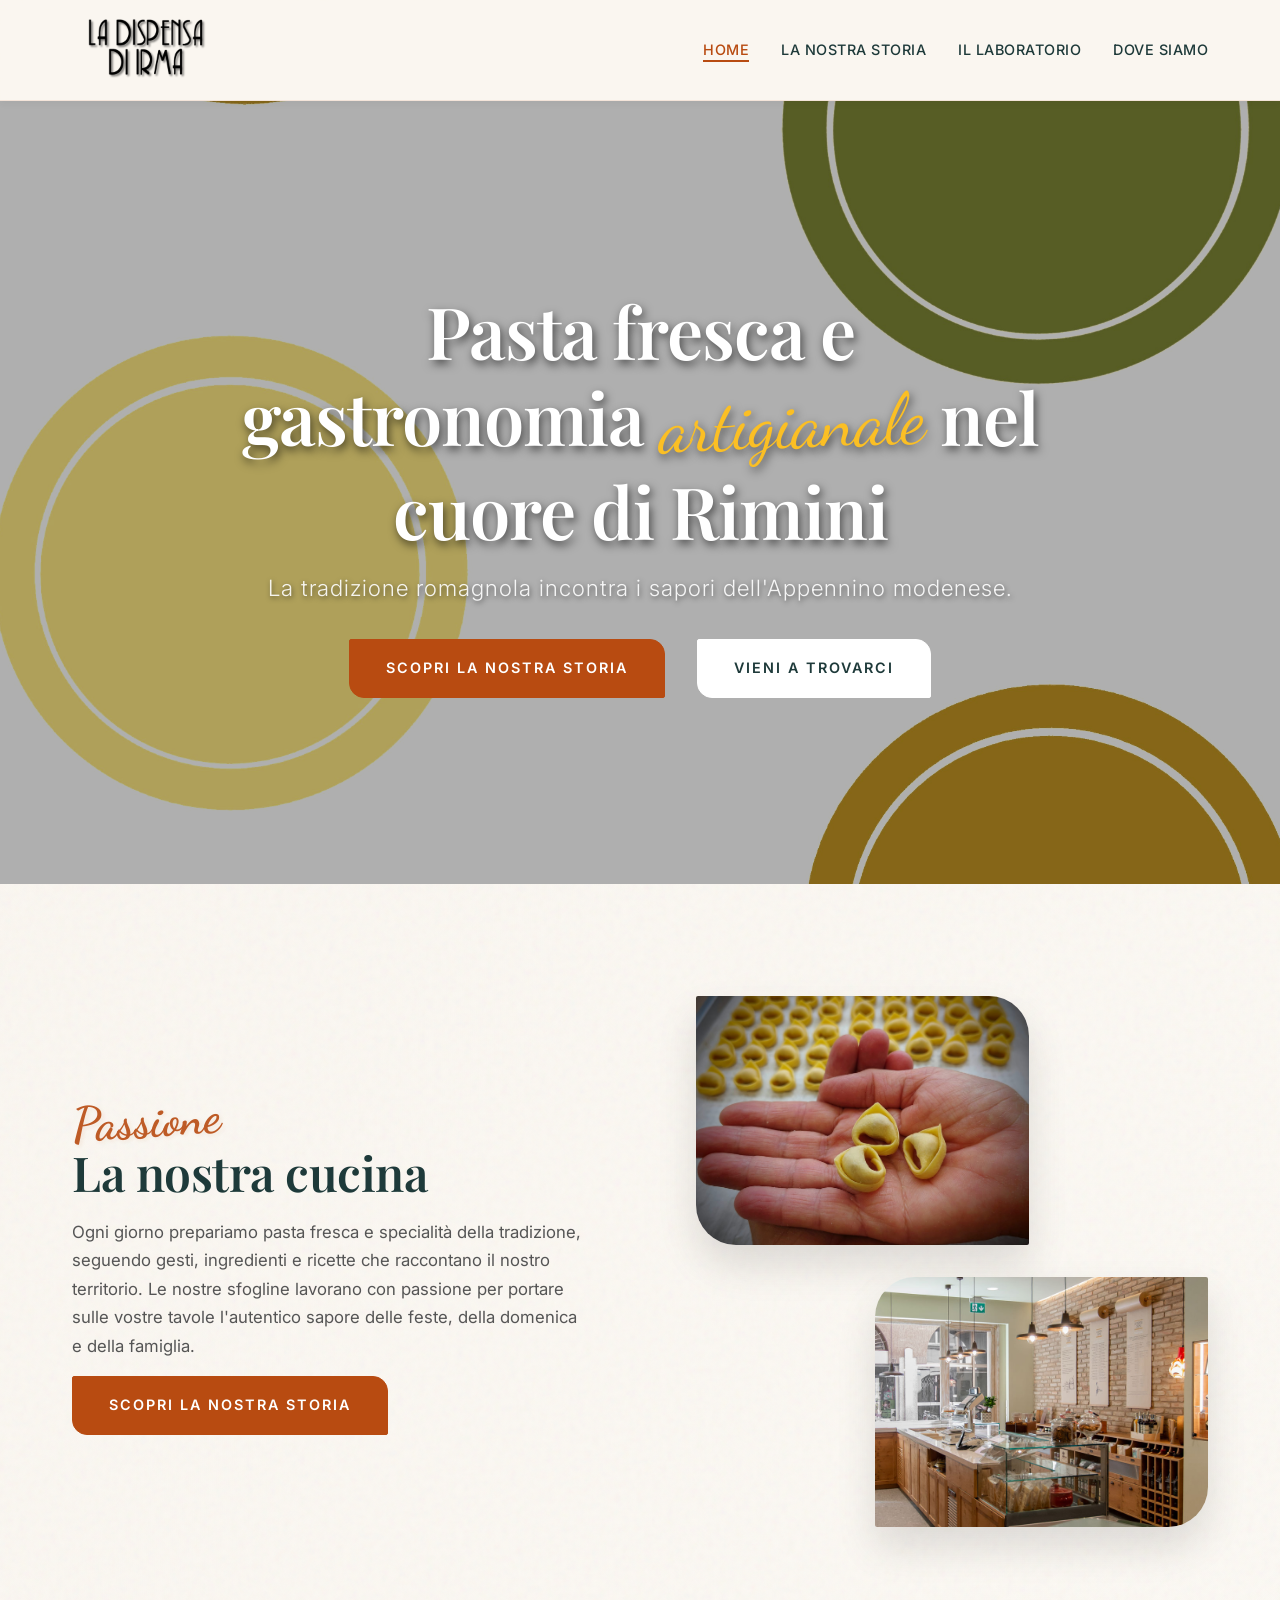
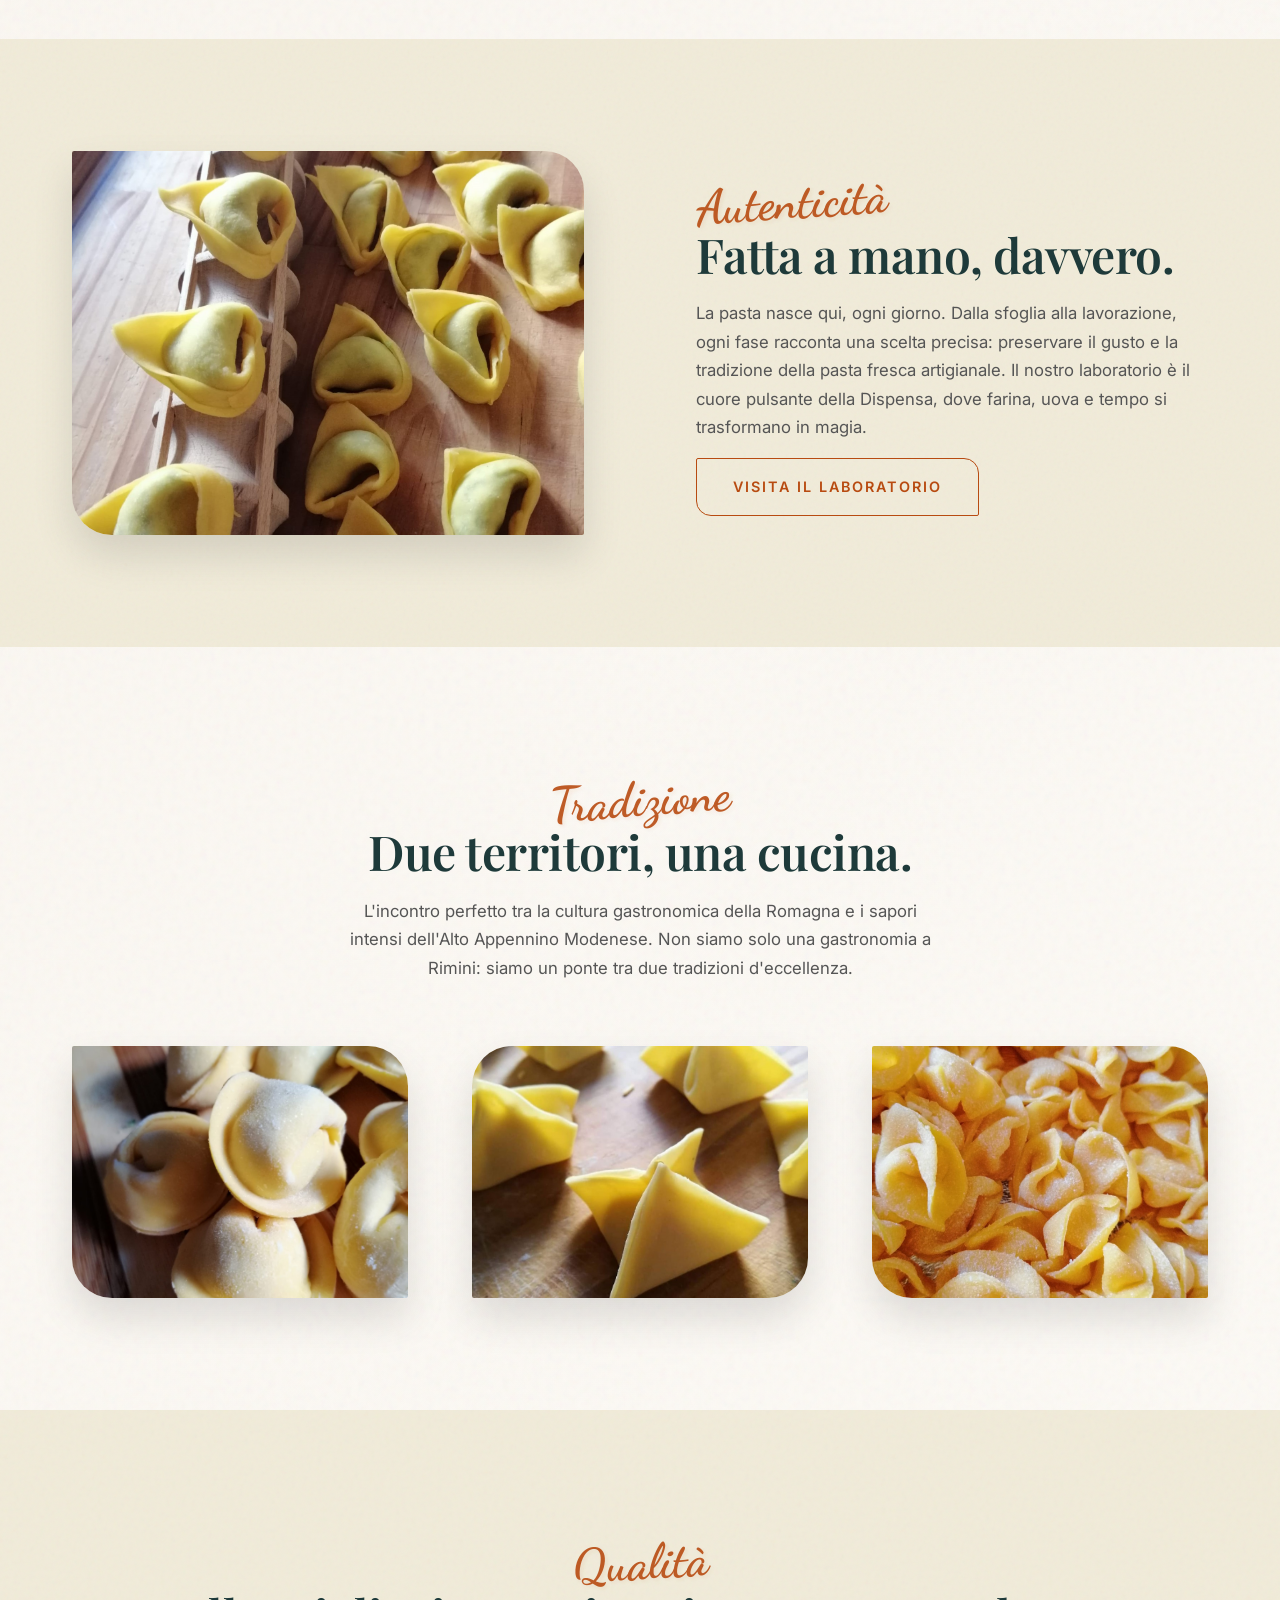
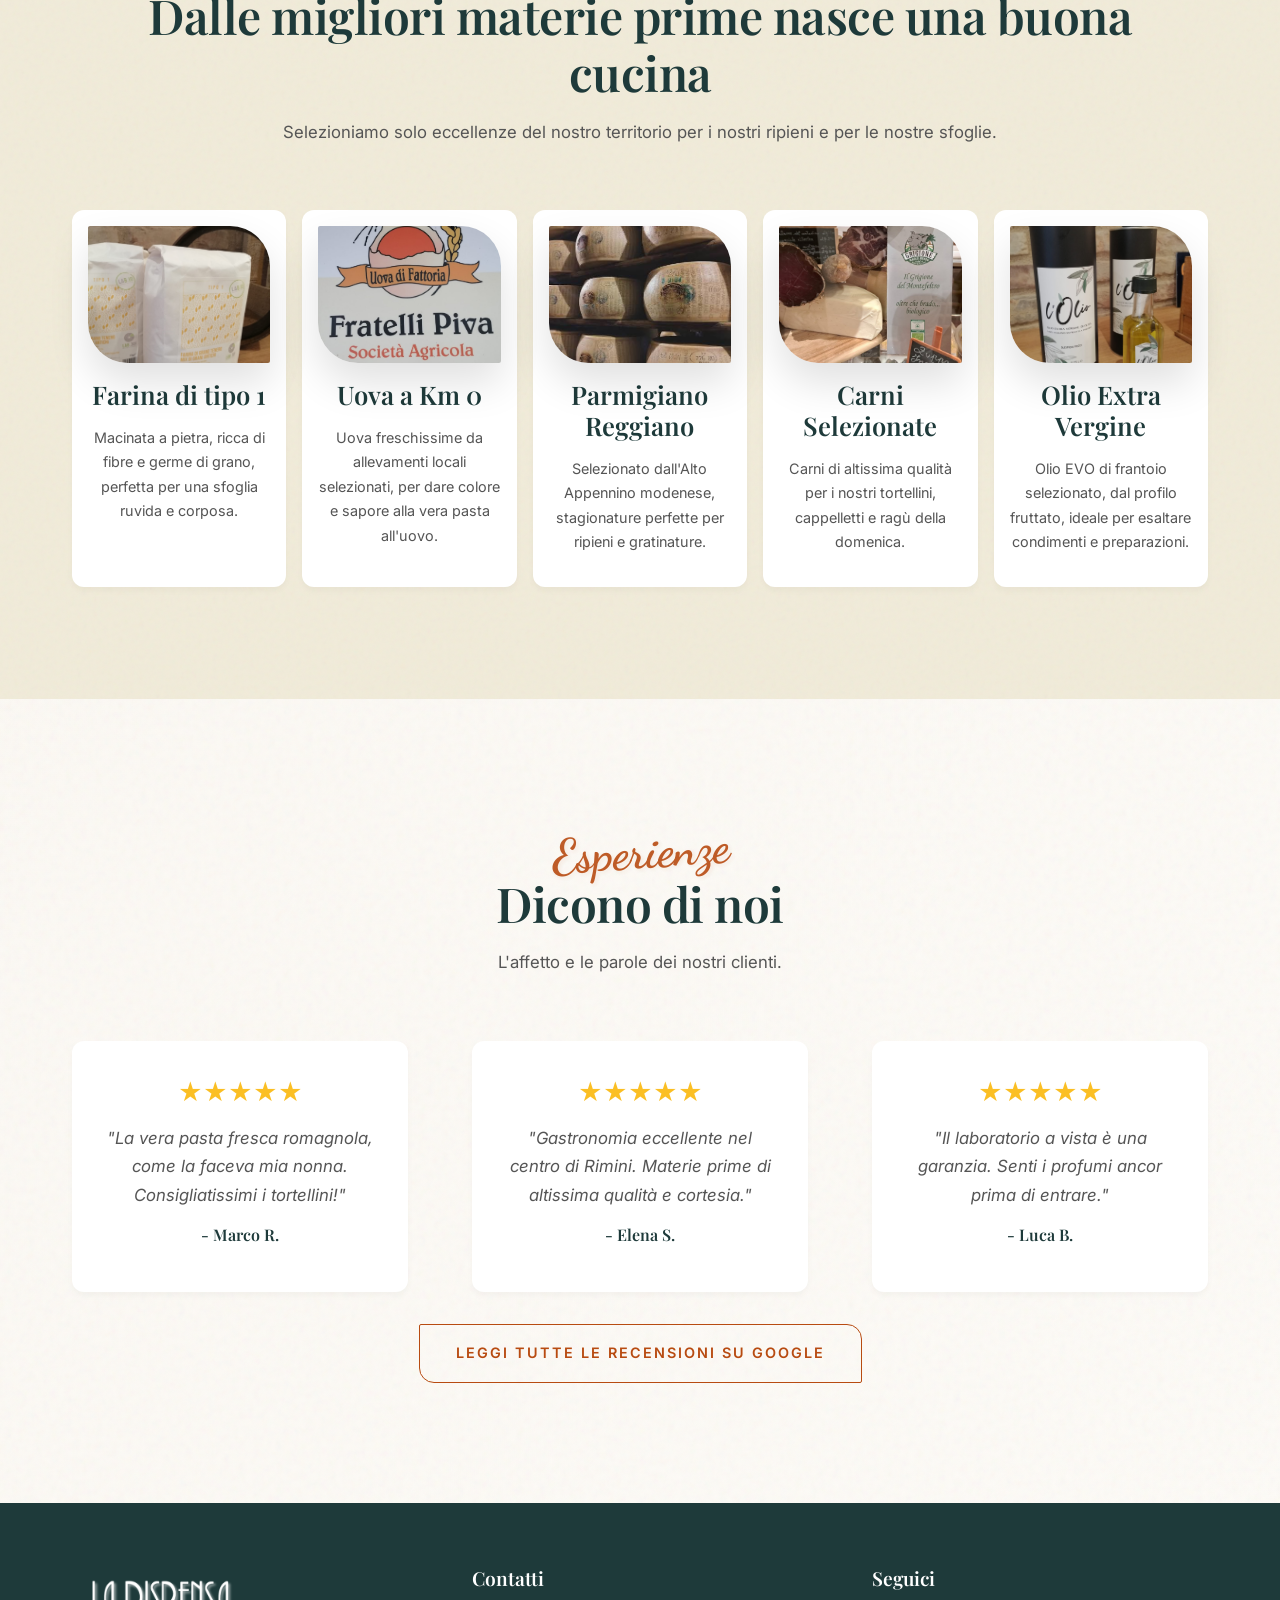
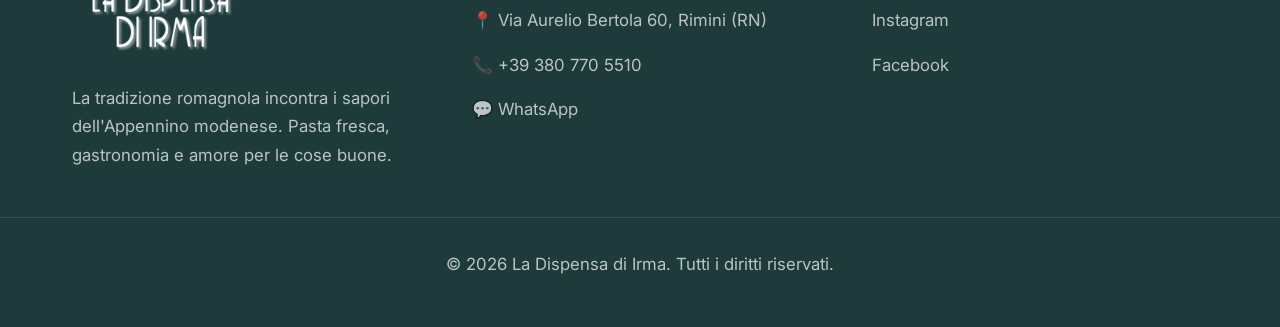
==== commit c58a7123: "fix menù" ====
--- a/y/index.html
+++ b/y/index.html
@@ -30,6 +30,8 @@
       href="https://www.ladispensadiirma.it/en/"
     />
     <link rel="canonical" href="https://www.ladispensadiirma.it/" />
+
+    <link rel="icon" type="image/png" href="images/favicon.png" />
 
     <!-- Open Graph for Social -->
     <meta
@@ -78,10 +80,10 @@
 
         <button
           class="mobile-menu-btn"
-          aria-label="Menu"
-          onclick="
-            document.getElementById('nav-menu').classList.toggle('active')
-          "
+          type="button"
+          aria-label="Apri menu"
+          aria-expanded="false"
+          aria-controls="nav-menu"
         >
           ☰
         </button>
